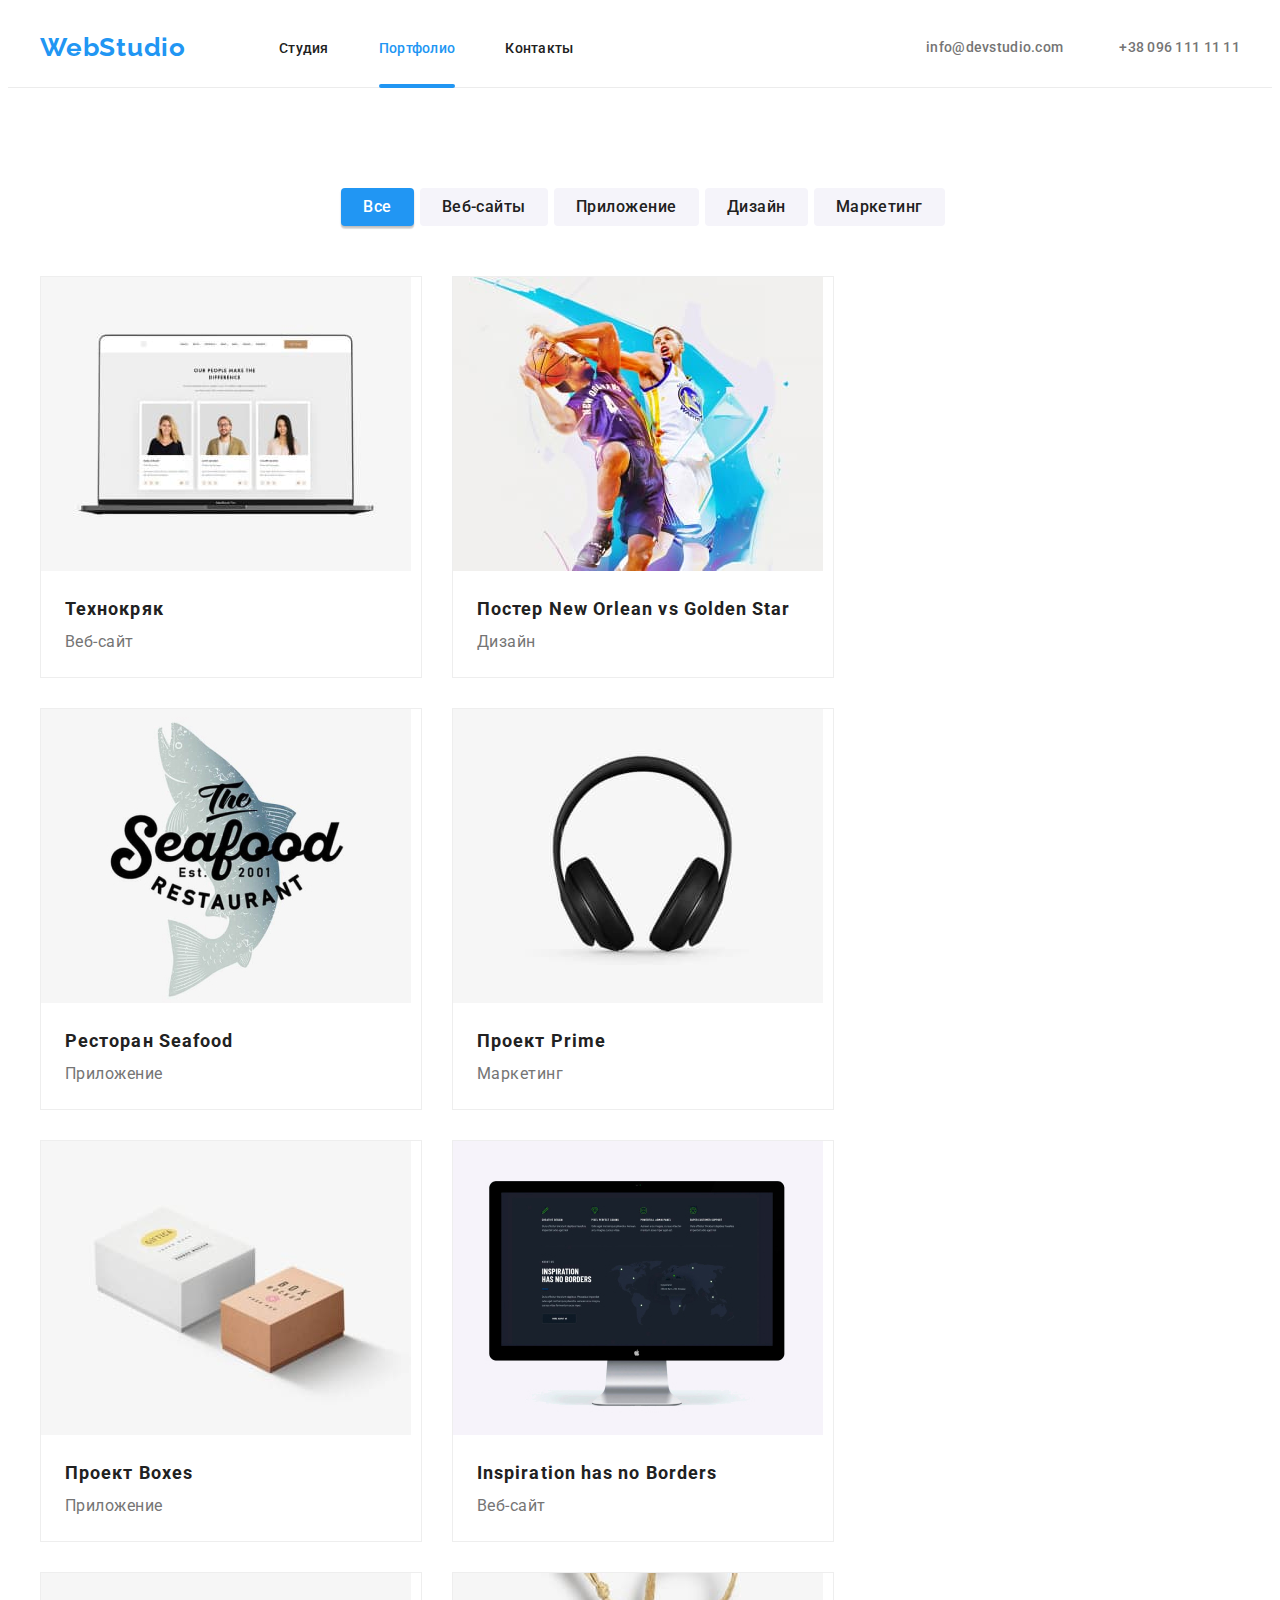
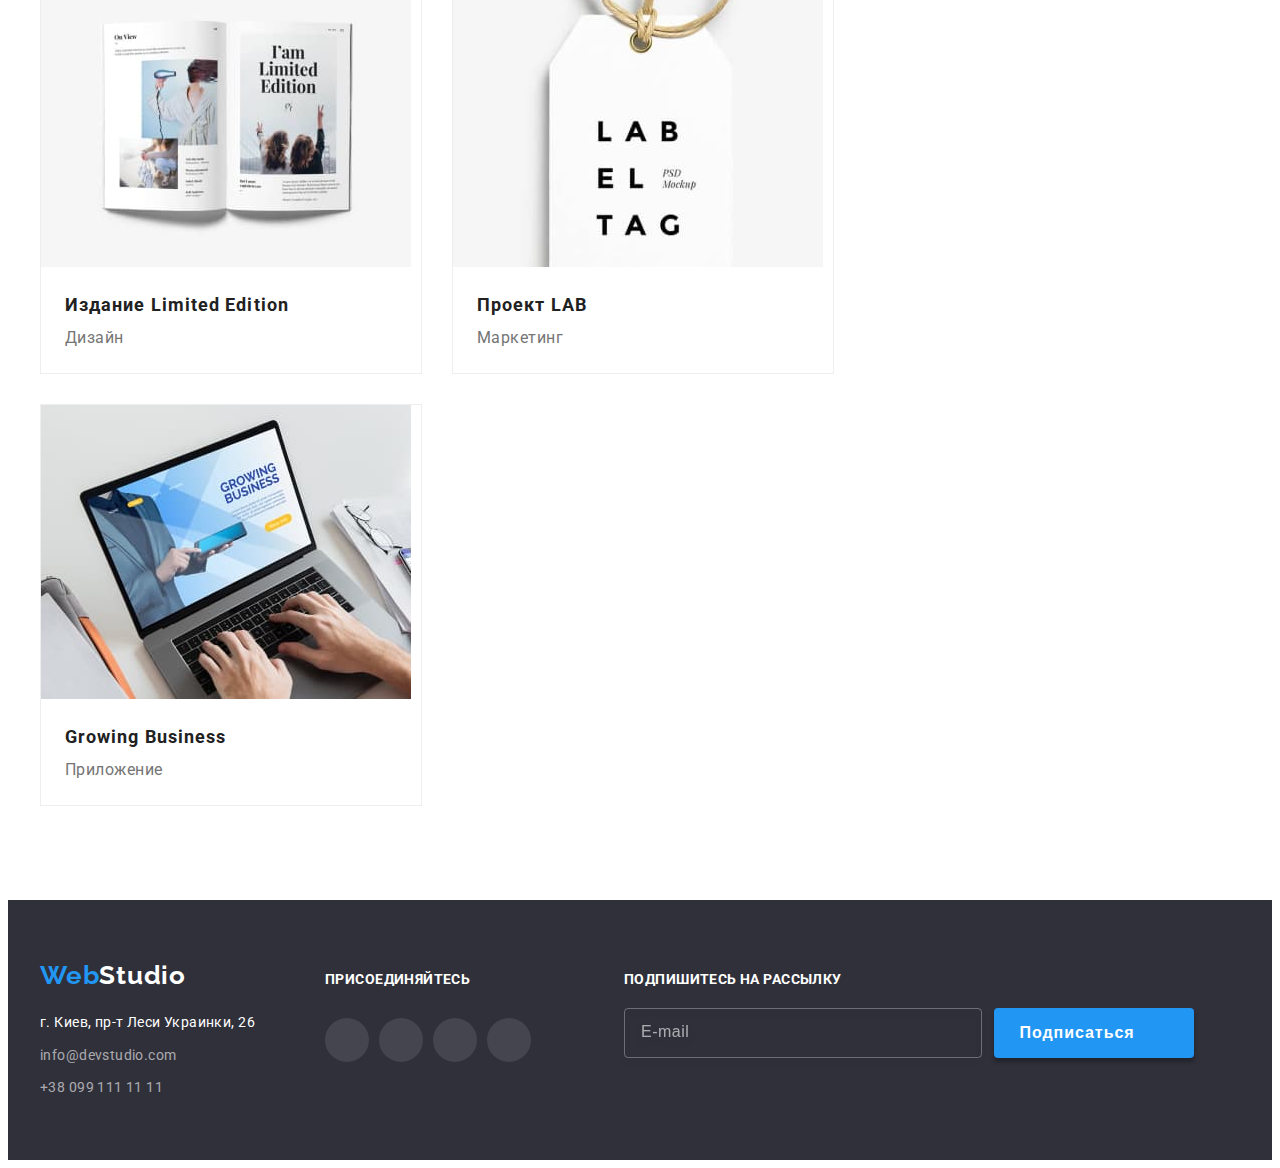
==== portfolio.html @ efbe4398 "HW-07" ====
<!DOCTYPE html>
<html lang="ru">

<head>
    <meta charset="UTF-8">
    <meta http-equiv="X-UA-Compatible" content="IE=edge">
    <meta name="viewport" content="width=device-width, initial-scale=1.0">
    <title>Portfolio</title>
    <!-- custom styles start -->
    <link rel="stylesheet" href="./CSS/styles.css">
    <!-- custom styles end -->
    <!-- fonts start -->
    <link rel="preconnect" href="https://fonts.googleapis.com">
    <link rel="preconnect" href="https://fonts.gstatic.com" crossorigin>
    <link
        href="https://fonts.googleapis.com/css2?family=Raleway:wght@700&family=Roboto:wght@400;500;700;900&display=swap"
        rel="stylesheet">
    <!-- fonts end-->
    <!--Normalizer start -->
    <link rel="stylesheet" href="https://cdnjs.cloudflare.com/ajax/libs/modern-normalize/1.1.0/modern-normalize.min.css"
        integrity="sha512-wpPYUAdjBVSE4KJnH1VR1HeZfpl1ub8YT/NKx4PuQ5NmX2tKuGu6U/JRp5y+Y8XG2tV+wKQpNHVUX03MfMFn9Q=="
        crossorigin="anonymous" referrerpolicy="no-referrer" />
    <!-- Normalizer end -->
</head>

<body>
    <!-- HEADER -->
    <header class="header">
        <div class="header__container container">
            <a class="header__logo link logo" href="./index.html">Web<span class="header-span">Studio</span></a>
            <nav class="nav">
                <ul class="nav__list list">
                    <li class="nav__item">
                        <a class="link nav__link" href="index.html">Студия</a>
                    </li>
                    <li class="nav__item">
                        <a class="link nav__link--current" href="portfolio.html">Портфолио</a>
                    </li>
                    <li class="nav__item">
                        <a class="link nav__link" href="Контакты">Контакты</a>
                    </li>
                </ul>
            </nav>
            <ul class="contact list">
                <li class="contact__item">
                    <a class="contact__mail link" href="mailto:info@devstudio.com">
                        <svg class="contact__icon" width="16px" height="12px">
                            <use href="./images/navigation.svg#icon-mail">
                            </use>
                        </svg>
                        info@devstudio.com
                    </a>
                </li>
                <li class="contact__item">
                    <a class="contact__tel link" href="tel:+380961111111">
                        <svg class="contact__icon" width="16px" height="12px">
                            <use class href="./images//navigation.svg#icon-phone">
                            </use>
                        </svg>
                        +38 096 111 11 11
                    </a>
                </li>
            </ul>
        </div>
    </header>
    <!-- MAIN CONTENT -->
    <main>
        <!-- HERO -->
        <section class="portfolio">
            <div class="container">
                <ul class="filter list">
                    <li class="filter__item">
                        <button class="filter__btns filter__btns--current" type="button">Все</button>
                    </li>
                    <li>
                        <button class="filter__btns" type="button">Веб-сайты</button>
                    </li>
                    <li>
                        <button class="filter__btns" type="button">Приложение</button>
                    </li>
                    <li>
                        <button class="filter__btns" type="button">Дизайн</button>
                    </li>
                    <li>
                        <button class="filter__btns" type="button">Маркетинг</button>
                    </li>
                </ul>

                <ul class="portfolio__list card-set list">
                    <li class="portfolio__item card-set__item">
                        <div class="portfolio__container">
                            <img src="./images/page2/img1.jpg" alt="">
                            <div class="overlay">
                                <p class="overlay__subtitle">
                                    Ресурс предлагает комплексные предложения с разным уровнем функционала и сервисов.
                                    Все это позволит посетителю получить исчерпывающие сведения о компании или частном
                                    лице.
                                </p>
                            </div>
                        </div>
                        <div class="photo-card">
                            <h3 class="photo-card__title">Технокряк</h3>
                            <p class="photo-card__subtitle">Веб-сайт</p>
                        </div>
                    </li>

                    <li class="portfolio__item card-set__item">
                        <div class="portfolio__container">
                            <img src="./images/page2/img2.jpg" alt="">
                            <div class="overlay">
                                <p class="overlay__subtitle">
                                    Ресурс предлагает комплексные предложения с разным уровнем функционала и сервисов.
                                    Все это позволит посетителю получить исчерпывающие сведения о компании или частном
                                    лице.
                                </p>
                            </div>
                        </div>
                        <div class="photo-card">
                            <h3 class="photo-card__title">Постер New Orlean vs Golden Star</h3>
                            <p class="photo-card__subtitle">Дизайн</p>
                        </div>
                    </li>

                    <li class="portfolio__item card-set__item">
                        <div class="portfolio__container">
                            <img src="./images/page2/img3.jpg" alt="">
                            <div class="overlay">
                                <p class="overlay__subtitle">
                                    Ресурс предлагает комплексные предложения с разным уровнем функционала и сервисов.
                                    Все это позволит посетителю получить исчерпывающие сведения о компании или частном
                                    лице.
                                </p>
                            </div>
                        </div>
                        <div class="photo-card">
                            <h3 class="photo-card__title">Ресторан Seafood</h3>
                            <p class="photo-card__subtitle">Приложение</p>
                        </div>
                    </li>

                    <li class="portfolio__item card-set__item">
                        <div class="portfolio__container">
                            <img src="./images/page2/img4.jpg" alt="">
                            <div class="overlay">
                                <p class="overlay__subtitle">
                                    Ресурс предлагает комплексные предложения с разным уровнем функционала и сервисов.
                                    Все это позволит посетителю получить исчерпывающие сведения о компании или частном
                                    лице.
                                </p>
                            </div>
                        </div>
                        <div class="photo-card">
                            <h3 class="photo-card__title">Проект Prime</h3>
                            <p class="photo-card__subtitle">Маркетинг</p>
                        </div>
                    </li>

                    <li class="portfolio__item card-set__item">
                        <div class="portfolio__container">
                            <img src="./images/page2/img5.jpg" alt="">
                            <div class="overlay">
                                <p class="overlay__subtitle">
                                    Ресурс предлагает комплексные предложения с разным уровнем функционала и сервисов.
                                    Все это позволит посетителю получить исчерпывающие сведения о компании или частном
                                    лице.
                                </p>
                            </div>
                        </div>
                        <div class="photo-card">
                            <h3 class="photo-card__title">Проект Boxes</h3>
                            <p class="photo-card__subtitle">Приложение</p>
                        </div>
                    </li>

                    <li class="portfolio__item card-set__item">
                        <div class="portfolio__container">
                            <img src="./images/page2/img6.jpg" alt="">
                            <div class="overlay">
                                <p class="overlay__subtitle">
                                    Ресурс предлагает комплексные предложения с разным уровнем функционала и сервисов.
                                    Все это позволит посетителю получить исчерпывающие сведения о компании или частном
                                    лице.
                                </p>
                            </div>
                        </div>
                        <div class="photo-card">
                            <h3 class="photo-card__title">Inspiration has no Borders</h3>
                            <p class="photo-card__subtitle">Веб-сайт</p>
                        </div>
                    </li>

                    <li class="portfolio__item card-set__item">
                        <div class="portfolio__container">
                            <img src="./images/page2/img7.jpg" alt="">
                            <div class="overlay">
                                <p class="overlay__subtitle">
                                    Ресурс предлагает комплексные предложения с разным уровнем функционала и сервисов.
                                    Все это позволит посетителю получить исчерпывающие сведения о компании или частном
                                    лице.
                                </p>
                            </div>
                        </div>
                        <div class="photo-card">
                            <h3 class="photo-card__title">Издание Limited Edition</h3>
                            <p class="photo-card__subtitle">Дизайн</p>
                        </div>
                    </li>

                    <li class="portfolio__item card-set__item">
                        <div class="portfolio__container">
                            <img src="./images/page2/img8.jpg" alt="">
                            <div class="overlay">
                                <p class="overlay__subtitle">
                                    Ресурс предлагает комплексные предложения с разным уровнем функционала и сервисов.
                                    Все это позволит посетителю получить исчерпывающие сведения о компании или частном
                                    лице.
                                </p>
                            </div>
                        </div>
                        <div class="photo-card">
                            <h3 class="photo-card__title">Проект LAB</h3>
                            <p class="photo-card__subtitle">Маркетинг</p>
                        </div>
                    </li>

                    <li class="portfolio__item card-set__item">
                        <div class="portfolio__container">
                            <img src="./images/page2/img9.jpg" alt="">
                            <div class="overlay">
                                <p class="overlay__subtitle">
                                    Ресурс предлагает комплексные предложения с разным уровнем функционала и сервисов.
                                    Все это позволит посетителю получить исчерпывающие сведения о компании или частном
                                    лице.
                                </p>
                            </div>
                        </div>
                        <div class="photo-card">
                            <h3 class="photo-card__title">Growing Business</h3>
                            <p class="photo-card__subtitle">Приложение</p>
                        </div>
                    </li>
                </ul>
            </div>
        </section>
    </main>
    <!-- FOOTER -->
    <footer class="footer">
        <div class="footer__container container">
            <div class="footer__bg">
                <a class="footer__logo" href="./index.html">Web<span class="footer__span">Studio</span></a>
                <address class="address">
                    <ul class="address__list list">
                        <li class="address__item">
                            <a class="address__loc link" href="https://bit.ly/3pXMvUd"
                                target="_blank" rel="noopener noreferrer">
                                г. Киев, пр-т Леси Украинки, 26
                            </a>
                        </li>
                        <li class="address__item">
                            <a class="address__info link"
                                href="mailto:info@devstudio.com">
                                info@devstudio.com
                            </a>
                        </li>
                        <li class="address__descr">
                            <a class="address__info link" href="tel:+380991111111">
                                +38 099 111 11 11
                            </a>
                        </li>
                    </ul>
                </address>
            </div>
            <div class="footer__social-media social-media">
                <h3 class="social-media__text">присоединяйтесь</h3>
                <ul class="social-media__list list">
                    <li class="social-media__item">
                        <a class="social-media__link link" href="" target="_blank" rel="noopener noreferrer"
                            aria-label="instagram">
                            <svg class="social-media__icon--white" width="20" height="20">
                                <use href="./images/icons.svg#icon-instagram"></use>
                            </svg>
                        </a>
                    </li>
                    <li class="social-media__item">
                        <a class="social-media__link link" href="" target="_blank" rel="noopener noreferrer"
                            aria-label="instagram">
                            <svg class="social-media__icon--white" width="20" height="20">
                                <use href="./images/icons.svg#icon-twitter"></use>
                            </svg>
                        </a>
                    </li>
                    <li class="social-media__item">
                        <a class="social-media__link link" href="" target="_blank" rel="noopener noreferrer"
                            aria-label="instagram">
                            <svg class="social-media__icon--white" width="20" height="20">
                                <use href="./images/icons.svg#icon-facebook"></use>
                            </svg>
                        </a>
                    </li>
                    <li class="social-media__item">
                        <a class="social-media__link link" href="" target="_blank" rel="noopener noreferrer"
                            aria-label="instagram">
                            <svg class="social-media__icon--white" width="20" height="20">
                                <use href="./images/icons.svg#icon-linkedin"></use>
                            </svg>
                        </a>
                    </li>
                </ul>
            </div>
            <form class="subscribe">
                <p class="subscribe__title">Подпишитесь на рассылку</p>
                <div class="subscribe__container">
                    <input type="email" class="subscribe__mail" placeholder="E-mail">
                    <div class="submit">
                        <button type="submit" class="submit__button">Подписаться</button>
                        <svg class="submit__icon" width="24px" height="24px">
                            <use href="./images/symbol.svg#icon-send"></use>
                        </svg>
                    </div>
                </div>
            </form>
        </div>
    </footer>
</body>

</html>
---- CSS/styles.css ----
:root {
    /* fonts */
    --main-font: *Roboto*;
    --secondaty-font:
        font-family: 'Raleway', sans-serif;
    font-family: 'Roboto', sans-serif;

    /* text color*/
    --main-color: #212121;
    --second-color: #757575;
    --third-color: #2196F3;

    /*bg-color*/
    --bg-color-one: #2F303A;
    --bg-color-second: #2196F3;
    /*others */
    --items: 3;
    --indent: 30px;
    --anim-slow: 250ms cubic-bezier(0.4, 0, 0.2, 1) ease-in-out;
    --anim-fast: 250ms ease-in-out;
}

/* COOMON STYLES START */

body {
    font-family: 'Roboto';
    font-style: normal;
}

.no-scroll {
    overflow: hidden;
}

/* Reset */
h1,
h2,
h3,
h4,
p {
    margin: 0px;
}

img {
    display: block;
    max-width: 100%;
    height: auto;
}

/*Reset end*/

.link {
    text-decoration: none;

}

.list {
    list-style: none;
    display: flex;
    font-family: 'Roboto';
    font-style: normal;
    margin: 0px;
    padding: 0px;
}

/**
| =====================================
    сітка із застосуванням flex-box
| =====================================
*/
.card-set {
    display: flex;
    flex-wrap: wrap;
    margin: calc(-1 * var(--indent) / 2);
}

.card-set__item {
    flex-basis: calc((100% - (var(--indent)) * var(--items)) / var(--items));
    margin: calc(var(--indent) / 2);
}

/* COOMON STYLES END */

/* Visually-hidden hide elements */

.visually-hidden {
    position: absolute;
    white-space: nowrap;
    width: 1px;
    height: 1px;
    overflow: hidden;
    border: 0;
    padding: 0;
    clip: rect(0 0 0 0);
    clip-path: inset(50%);
    margin: -1px;
}

/* Visually-hidden hide elements end */

/* SECTION HEADER */
.header {
    padding-top: 24px;
    padding-bottom: 24px;
    border-bottom: 1px solid #ECECEC;
}

.header__container {
    display: flex;
    align-items: center;
    justify-content: center;
}

.header__logo {
    font-family: 'Raleway';
    font-weight: 700;
    font-size: 26px;
    line-height: 1.2;
    letter-spacing: 0.03em;
    color: var(--third-color);
    display: flex;
    margin-right: 93px;

}

.header__span {
    color: var(--main-color)
}

.nav__list {
    display: flex;
    align-items: center;
    padding-left: 0px;
}

.nav__item:not(:last-child) {
    margin-right: 50px;
}

.contact {
    margin-left: auto;
    gap: 30px;
}

.nav__link {
    color: var(--main-color);
    font-weight: 500;
    font-size: 14px;
    line-height: 1.14;
    letter-spacing: 0.02em;
}

.nav__link--current {
    position: relative;

    font-weight: 500;
    font-size: 14px;
    line-height: 1.14;
    letter-spacing: 0.02em;

    color: #2196F3;
}

.nav__link--current::after {
    content: "";
    position: absolute;
    bottom: 0;
    left: 0;

    transform: translateY(32px);

    display: inline-block;
    width: 100%;
    height: 4px;

    background: #2196F3;
    border-radius: 2px;
}

.contact__tel {
    color: var(--second-color);
    font-weight: 500;
    font-size: 14px;
    line-height: 1.14;
    letter-spacing: 0.02em;
    display: flex;
    align-items: center;
    gap: 10px;

}

.contact__mail {
    font-weight: 500;
    font-size: 14px;
    line-height: 1.14;
    letter-spacing: 0.02em;
    color: #757575;
    display: flex;
    align-items: center;
    gap: 10px;

}


.contact__mail:hover .contact__icon,
.contact__mail:focus .contact__icon {
    fill: #188CE8;
}

.contact__tel:hover .contact__icon,
.contact__tel:focus .contact__icon {
    fill: #188CE8;
}

.contact__mail:hover,
.contact__mail:focus {
    color: #188CE8;
}

.contact__tel:hover,
.contact__tel:focus {
    color: #188CE8;
}

.link:active {
    color: var(--third-color);
}

.nav__link:hover,
.nav__link:focus {
    font-weight: 500;
    font-size: 14px;
    line-height: 1.14;
    letter-spacing: 0.02em;
    color: #188CE8;
}

/* SECTION HEADER END */

/*SECTION HERO */

.hero {
    background-image: url(../images/page1/body/main/hero/bg-image.jpg), linear-gradient(to right, rgba(47, 48, 58, 0.4), rgba(47, 48, 58, 0.4));
    background-repeat: no-repeat;
    background-position: center;
    background-size: cover;
    background-color: rgba(47, 48, 58, 0.4);
    padding-top: 200px;
    padding-bottom: 200px;
    display: flex;
    flex-direction: column;
    align-items: center;
    justify-content: center;
}

.hero__title {
    font-family: 'Roboto';
    font-style: normal;
    width: 696px;
    font-weight: 900;
    font-size: 44px;
    line-height: 1.36;
    text-align: center;
    letter-spacing: 0.06em;
    text-transform: uppercase;
    color: #FFFFFF;
    margin-left: auto;
    margin-right: auto;
    margin-bottom: 30px;
}

.hero__btn {
    cursor: pointer;
    background-color: var(--bg-color-second);
    border: transparent;
    border-radius: 4px;
    color: #FFFFFF;
    font-weight: 700;
    font-size: 16px;
    line-height: 1.87;
    letter-spacing: 0.06em;
    margin-left: auto;
    margin-right: auto;
    padding: 10px 32px;
    display: flex;
}

/* SECTION HERO END */

/* MODAL WINDOW START */
.backdrop {
    position: fixed;
    top: 0;
    left: 0;
    z-index: 1000;
    width: 100%;
    height: 100%;

    background-color: rgba(55, 57, 63, 0.230);

    opacity: 1;
    visibility: visible;
    pointer-events: initial;

    transition: opacity 250ms cubic-bezier(0.4, 0, 0.2, 1), visibility 250ms cubic-bezier(0.4, 0, 0.2, 1);
}

.backdrop.is-hidden {
    opacity: 0;
    visibility: hidden;
    pointer-events: none;
}

.modal {
    position: absolute;
    top: 50%;
    left: 50%;
    background-color: #FFFFFF;
    transform: translate(-50%, -50%);

    min-width: 528px;
    min-height: 581px;

    box-shadow: 0px 1px 3px rgba(0, 0, 0, 0.12), 0px 1px 1px rgba(0, 0, 0, 0.14), 0px 2px 1px rgba(0, 0, 0, 0.2);
    border-radius: 4px;
}

.modal__close-btn {
    position: absolute;
    top: 20px;
    right: 20px;

    display: flex;
    align-items: center;
    justify-content: center;

    transform: translate(50%, -50%);

    width: 30px;
    height: 30px;
    padding: 0;

    background: #FFFFFF;
    border: 1px solid rgba(0, 0, 0, 0.1);
    border-radius: 50%;
    cursor: pointer;

    transition: fill 250ms cubic-bezier(0.4, 0, 0.2, 1);
    ;
}

.modal__close-btn:hover {
    fill: #2196F3;
}

.modal__form {
    display: flex;
    flex-direction: column;
    padding: 40px;
}

.form__field {
    display: flex;
    flex-direction: column;
    margin-bottom: 10px;
}

.form__container {
    position: relative;
}

.form__svg {
    position: absolute;
    top: 50%;
    left: 15px;

    transform: translateY(-50%);
}


.form__title {
    display: flex;
    justify-content: center;
    text-align: center;
    margin-bottom: 18px;

    font-weight: 700;
    font-size: 20px;
    line-height: 1.15;
    letter-spacing: 0.03em;

    color: #212121;
}

textarea {
    resize: none;
}

::placeholder {
    font-weight: 400;
    font-size: 12px;
    line-height: 1.17;
    letter-spacing: 0.01em;
    color: rgba(117, 117, 117, 0.5);
}

.modal__label {
    margin-bottom: 4px;
    font-weight: 400;
    font-size: 12px;
    line-height: 1.17;
    letter-spacing: 0.01em;
    color: #757575;

}

.form__input {
    height: 40px;
    width: 100%;
    border: 1px solid rgba(33, 33, 33, 0.2);
    border-radius: 4px;
    padding-left: 42px;

    outline: transparent;
    transition: border-color 250ms cubic-bezier(0.4, 0, 0.2, 1);
}

.comment-item {
    height: 120px;

    padding: 12px 16px;

    border: 1px solid rgba(33, 33, 33, 0.2);
    border-radius: 4px;
    outline: transparent;
}

.form__item:focus+.modal__svg {
    fill: #188CE8;
}

.form__item:focus {
    border-color: #2196F3;
}

.comment-item:focus {
    border-color: #2196F3;
}

.field-label {
    font-weight: 400;
    font-size: 14px;
    line-height: 1.7;
    letter-spacing: 0.03em;

    color: #757575;
}

.agreements {
    color: #2196F3;
    text-decoration: underline;
    cursor: pointer;
}


.modal__policy {
    display: flex;
    align-items: center;
    justify-content: center;

    margin-top: 20px;
    margin-bottom: 30px;
}

.checkbox {
    position: relative;

    display: flex;
    align-items: center;
}

.checkbox__container {
    display: inline-flex;
    justify-content: center;
    align-items: center;

    margin-right: 8px;

    width: 16px;
    height: 15px;
    outline: 2px solid #212121;
    outline-offset: -2px;
    border-radius: 2px;
    background-color: #FFFFFF;

    transition: background-color 250ms, outline 250ms;
}

.checkbox__input {
    margin-right: 8px;
}

.checkbox__input:checked+.checkbox__container {
    background-color: #2196F3;
    outline: transparent;
}

.submit {
    display: flex;
    align-items: center;
    text-align: center;
    margin-left: auto;
    margin-right: auto;


}

.submit__button {
    width: 200px;
    height: 50px;
    left: 700px;
    top: 712px;

    cursor: pointer;

    font-weight: 700;
    font-size: 16px;
    line-height: 1.87;

    letter-spacing: 0.06em;

    color: #FFFFFF;
    background: #2196F3;
    box-shadow: 0px 4px 4px rgba(0, 0, 0, 0.15);
    border-radius: 4px;
    border-color: #2196F3;
    border: transparent;
}

/* MODAL WINDOW END */

/* SECTION BENEFITS */

.benefits {
    padding: 94px 0px;
}

.benefits__list {
    display: flex;
    padding-left: 0px;
    gap: 30px;
}

.benefits__link {
    display: flex;
    justify-content: center;
    align-items: center;
    width: 270px;
    height: 120px;

    margin-bottom: 30px;

    background: #F5F4FA;
    border-radius: 4px;
}

.benefits__title {
    font-weight: 700;
    font-size: 14px;
    line-height: 1.14;
    letter-spacing: 0.03em;
    text-transform: uppercase;
    color: var(--main-color);
    margin-bottom: 10px;
}

.benefits__container {
    display: flex;
    flex-direction: column;
}

.benefits__text {
    font-weight: 400;
    font-size: 14px;
    line-height: 1.71;
    letter-spacing: 0.03em;
    color: var(--second-color);
    width: 270px;
}

/* SECTION BENEFITS END */

/* SECTION ABOUT */

.about {
    padding-bottom: 94px;
}

.about__title {
    font-weight: 700;
    font-size: 36px;
    line-height: 1.16;
    text-align: center;
    letter-spacing: 0.03em;
    color: var(--main-color);
    margin-bottom: 50px;
}

.about__item {
    position: relative;
    overflow: hidden;
}

.about__overlay {
    position: absolute;
    bottom: 0;
    left: 0;

    width: 100%;
    height: 70px;
    display: flex;
    align-items: center;
    justify-content: center;
    background: rgba(47, 48, 58, 0.8);
    box-shadow: 0px 4px 4px rgba(0, 0, 0, 0.25);
}

.about__descr {
    font-family: 'Roboto';
    font-style: normal;
    font-weight: 700;
    font-size: 14px;
    line-height: 1.14;
    letter-spacing: 0.03em;
    text-transform: uppercase;

    color: #FFFFFF;
}

/* SECTION ABOUT END */

/* SECTION TEAM */

.team {
    padding: 94px 0px;
    background: #F5F4FA;
    display: flex;
    align-items: center;
    justify-content: center;
    flex-direction: column;
}

.team__title {
    font-weight: 700;
    font-size: 36px;
    line-height: 1.16;
    text-align: center;
    letter-spacing: 0.03em;
    color: var(--main-color);
    margin-bottom: 50px;
}

.team__item {
    background: #FFFFFF;
    box-shadow: 0px 1px 3px rgba(0, 0, 0, 0.12), 0px 1px 1px rgba(0, 0, 0, 0.14), 0px 2px 1px rgba(0, 0, 0, 0.2);
    border-radius: 0px 0px 4px 4px;
    --items: 4;
}

.team__wrapper {
    padding: 30px 0px 30px 0px;
}

.team__subtitle {
    font-weight: 500;
    font-size: 16px;
    line-height: 1.18;
    text-align: center;
    letter-spacing: 0.03em;
    color: var(--main-color);
    margin-bottom: 10px;
}

.team__descr {
    margin-bottom: 16px;
    font-weight: 400;
    font-size: 16px;
    line-height: 1.18;
    text-align: center;
    letter-spacing: 0.03em;
    color: var(--second-color);
}

.social-media {
    display: flex;
    justify-content: center;
    gap: 10px;
}

.social-media__link {
    display: flex;
    align-items: center;
    justify-content: center;
    background-color: #FFFFFF;
    border-radius: 50%;
    width: 44px;
    height: 44px;

    transition: background-color 250ms cubic-bezier(0.4, 0, 0.2, 1);
}

.social-media__link:hover>.social-media__icon,
.social-media__link:focus>.social-media__icon {
    fill: #FFFFFF;
}

.social-media__icon {
    fill: #AFB1B8;
}

.social-media__link:hover,
.social-media__link:focus {
    background-color: #2196F3;
}

.clients {
    padding: 94px 0px;
    --indent: auto;
}

.clients__title {
    font-weight: 700;
    font-size: 36px;
    line-height: 1.17;
    text-align: center;
    letter-spacing: 0.03em;

    color: #212121;
}

.clients__list {
    display: flex;
    justify-content: center;
    --items: 6;
    gap: 30px;
    margin-top: 50px;
}

.clients__item {
    box-sizing: border-box;
    margin: 0px;
    border: 1px solid #AFB1B8;
    border-radius: 4px;
    width: 170px;
    height: 92px;
}

.clients__icon {
    fill: #AFB1B8;

    transition: fill 250ms cubic-bezier(0.4, 0, 0.2, 1);
}

.clients__link {
    display: flex;
    align-items: center;
    justify-content: center;
    width: 100%;
    height: 100%;
}

.clients__link:hover .clients__icon,
.clients__link:focus .clients__icon {
    fill: #2196F3;
}

.clients__item:hover>.clients__link,
.clients__item:focus>.clients__link {
    border: 1px solid #2196F3;
}

/* SECTION TEAM END */

/* SECTION FOOTER */

.footer {
    background: var(--bg-color-one);
    padding: 60px 0px;
}

.footer__bg {
    display: flex;
    flex-direction: column;
    margin-right: 70px;
}

.footer__logo {
    font-family: 'Raleway';
    font-style: normal;
    text-decoration: none;
    font-weight: 700;
    font-size: 26px;
    line-height: 1.19;
    letter-spacing: 0.03em;
    color: var(--third-color);
    margin-bottom: 20px;
}

.footer__container {
    display: flex;
    align-items: baseline;
}

.footer__social-media {
    display: flex;
    flex-direction: column;
    margin-right: 93px;
}

.social-media__text {
    font-weight: 700;
    font-size: 14px;
    line-height: 1.14;
    letter-spacing: 0.03em;
    text-transform: uppercase;

    margin-bottom: 20px;

    color: #FFFFFF
}

.social-media__link {
    display: flex;
    align-items: center;
    justify-content: center;
    background: rgba(255, 255, 255, 0.1);
    border-radius: 50%;
    width: 44px;
    height: 44px;

    transition: background-color 250ms cubic-bezier(0.4, 0, 0.2, 1);
}

.social-media__link:hover .social-media__icon,
.social-media__link:focus .social-media__icon {
    fill: #FFFFFF;
}

.social-media__link:hover,
.social-media__link:focus {
    background-color: #2196F3;
}

.social-media__icon--white {
    fill: #FFFFFF;
}

.social-media__list {
    gap: 10px;
}

.footer__span {
    color: white;
}

.address__list {
    display: flex;
    flex-direction: column;

}

.address__loc {
    font-weight: 400;
    font-size: 14px;
    line-height: 1.71;
    letter-spacing: 0.03em;
    color: #FFFFFF;
}

.address__info {
    font-weight: 400;
    font-size: 14px;
    line-height: 1.71;
    letter-spacing: 0.03em;
    color: rgba(255, 255, 255, 0.6);
}

.address__item:not(:last-child) {
    text-decoration: none;
    list-style: none;
    margin-bottom: 9px;
}

.subscribe {
    width: 570px;
    height: 86px;
}

.subscribe__title {
    font-weight: 700;
    font-size: 14px;
    line-height: 1.14;
    letter-spacing: 0.03em;
    text-transform: uppercase;

    color: #FFFFFF;

    margin-bottom: 20px;
}

.subscribe__container {
    display: flex;
    gap: 12px;
}

.subscribe__mail {
    width: 100%;

    padding-left: 16px;

    color: white;
    background-color: transparent;

    border: 1px solid rgba(255, 255, 255, 0.3);
    filter: drop-shadow(0px 4px 4px rgba(0, 0, 0, 0.15));
    border-radius: 4px;
}

.subscribe__mail::placeholder {
    font-weight: 400;
    font-size: 16px;
    line-height: 1.25;
    display: flex;
    align-items: center;
    letter-spacing: 0.03em;

    color: rgba(255, 255, 255, 0.6);
}

.submit {
    position: relative;

    display: flex;
    align-items: center;
    justify-content: center;

    min-width: 200px;
    height: 50px;
    background-color: #2196F3;
    box-shadow: 0px 4px 4px rgba(0, 0, 0, 0.15);
    border-radius: 4px;
    cursor: pointer;
}

.submit__button {
    padding-left: 0;
    padding-right: 34px;
    margin-left: auto;
    margin-right: auto;

    cursor: pointer;

    background-color: transparent;
    border: transparent;


    font-weight: 700;
    font-size: 16px;
    line-height: 1.87;
    letter-spacing: 0.06em;

    color: #FFFFFF;
}

.submit__icon {
    position: absolute;
    top: 50%;
    right: 13%;

    transform: translateY(-50%);
}

/* SECTION FOOTER END */

/* 
=================================================================================
                                 PAGE NUMBER 2  
=================================================================================
*/

/* SECTION HERO */
.portfolio {
    display: flex;
    flex-wrap: wrap;
    justify-content: center;
    padding: 100px 0px 94px 0px;
}

.container {
    width: 1200px;
    padding-left: 15px;
    padding-right: 15px;
    margin-left: auto;
    margin-right: auto;
}

.filter {
    display: flex;
    justify-content: center;
    margin-bottom: 50px;
}

.filter__item {
    display: flex;
    align-items: center;
}

.filter__btns:hover,
.filter__btns:focus {
    cursor: pointer;
    font-family: 'Roboto';
    font-weight: 500;
    font-size: 16px;
    line-height: 1.62;
    text-align: center;
    letter-spacing: 0.03em;
    color: #FFFFFF;
    background-color: var(--bg-color-second);
    box-shadow: 0px 3px 1px rgba(0, 0, 0, 0.1), 0px 1px 2px rgba(0, 0, 0, 0.08), 0px 2px 2px rgba(0, 0, 0, 0.12);
    border-radius: 4px;
}

.filter__btns {
    background: #F5F4FA;
    border-radius: 4px;
    font-family: 'Roboto';
    font-style: normal;
    font-weight: 500;
    font-size: 16px;
    line-height: 1.6;
    text-align: center;
    letter-spacing: 0.03em;
    color: var(--main-color);
    border-color: #F5F4FA;
    padding: 6px 22px;
    border: 0px;
    margin-left: 6px;

    transition: background-color 250ms cubic-bezier(0.4, 0, 0.2, 1);
}

.portfolio__item {
    position: relative;
    width: 370px;
    background: #FFFFFF;
    border: 1px solid #EEEEEE;
    flex-direction: column;

    overflow: hidden;
}

.portfolio__item:hover .overlay {
    transform: translateY(0);
    opacity: 1;
}

.portfolio__container {
    position: relative;
}

.overlay {
    position: absolute;
    top: 0;
    left: 0;

    transform: translateY(100%);
    opacity: 0;

    width: 100%;
    height: 100%;

    display: flex;
    align-items: center;
    justify-content: center;
    background: rgba(33, 150, 243, 0.9);
    padding: 63px 24px;

    transition: transform 250ms cubic-bezier(0.4, 0, 0.2, 1), opacity 250ms cubic-bezier(0.4, 0, 0.2, 1);
}

.overlay__subtitle {
    font-weight: 400;
    font-size: 18px;
    line-height: 1.6;
    letter-spacing: 0.03em;

    color: #FFFFFF;
}

.portfolio__item:hover,
.portfolio__item:focus {
    cursor: pointer;
    border: 1px solid #EEEEEE;
    box-shadow: 0px 1px 1px rgba(0, 0, 0, 0.12), 0px 4px 4px rgba(0, 0, 0, 0.06), 1px 4px 6px rgba(0, 0, 0, 0.16);
}

.photo-card {
    position: relative;
    overflow: hidden;
    background-color: #FFFFFF;
    padding: 20px 24px;
}

.photo-card__title {
    font-weight: 700;
    font-size: 18px;
    line-height: 2;
    letter-spacing: 0.06em;
    color: var(--main-color);
    display: flex;
}

.photo-card__subtitle {
    font-weight: 400;
    font-size: 16px;
    line-height: 1.87;
    letter-spacing: 0.03em;
    color: var(--second-color);
}

.filter__btns--current {
    font-weight: 500;
    font-size: 16px;
    line-height: 1.62;
    text-align: center;
    letter-spacing: 0.03em;
    color: #FFFFFF;
    background: var(--bg-color-second);
    box-shadow: 0px 3px 1px rgba(0, 0, 0, 0.1), 0px 1px 2px rgba(0, 0, 0, 0.08), 0px 2px 2px rgba(0, 0, 0, 0.12);
    border-radius: 4px;
}



/* SECTION HERO END */
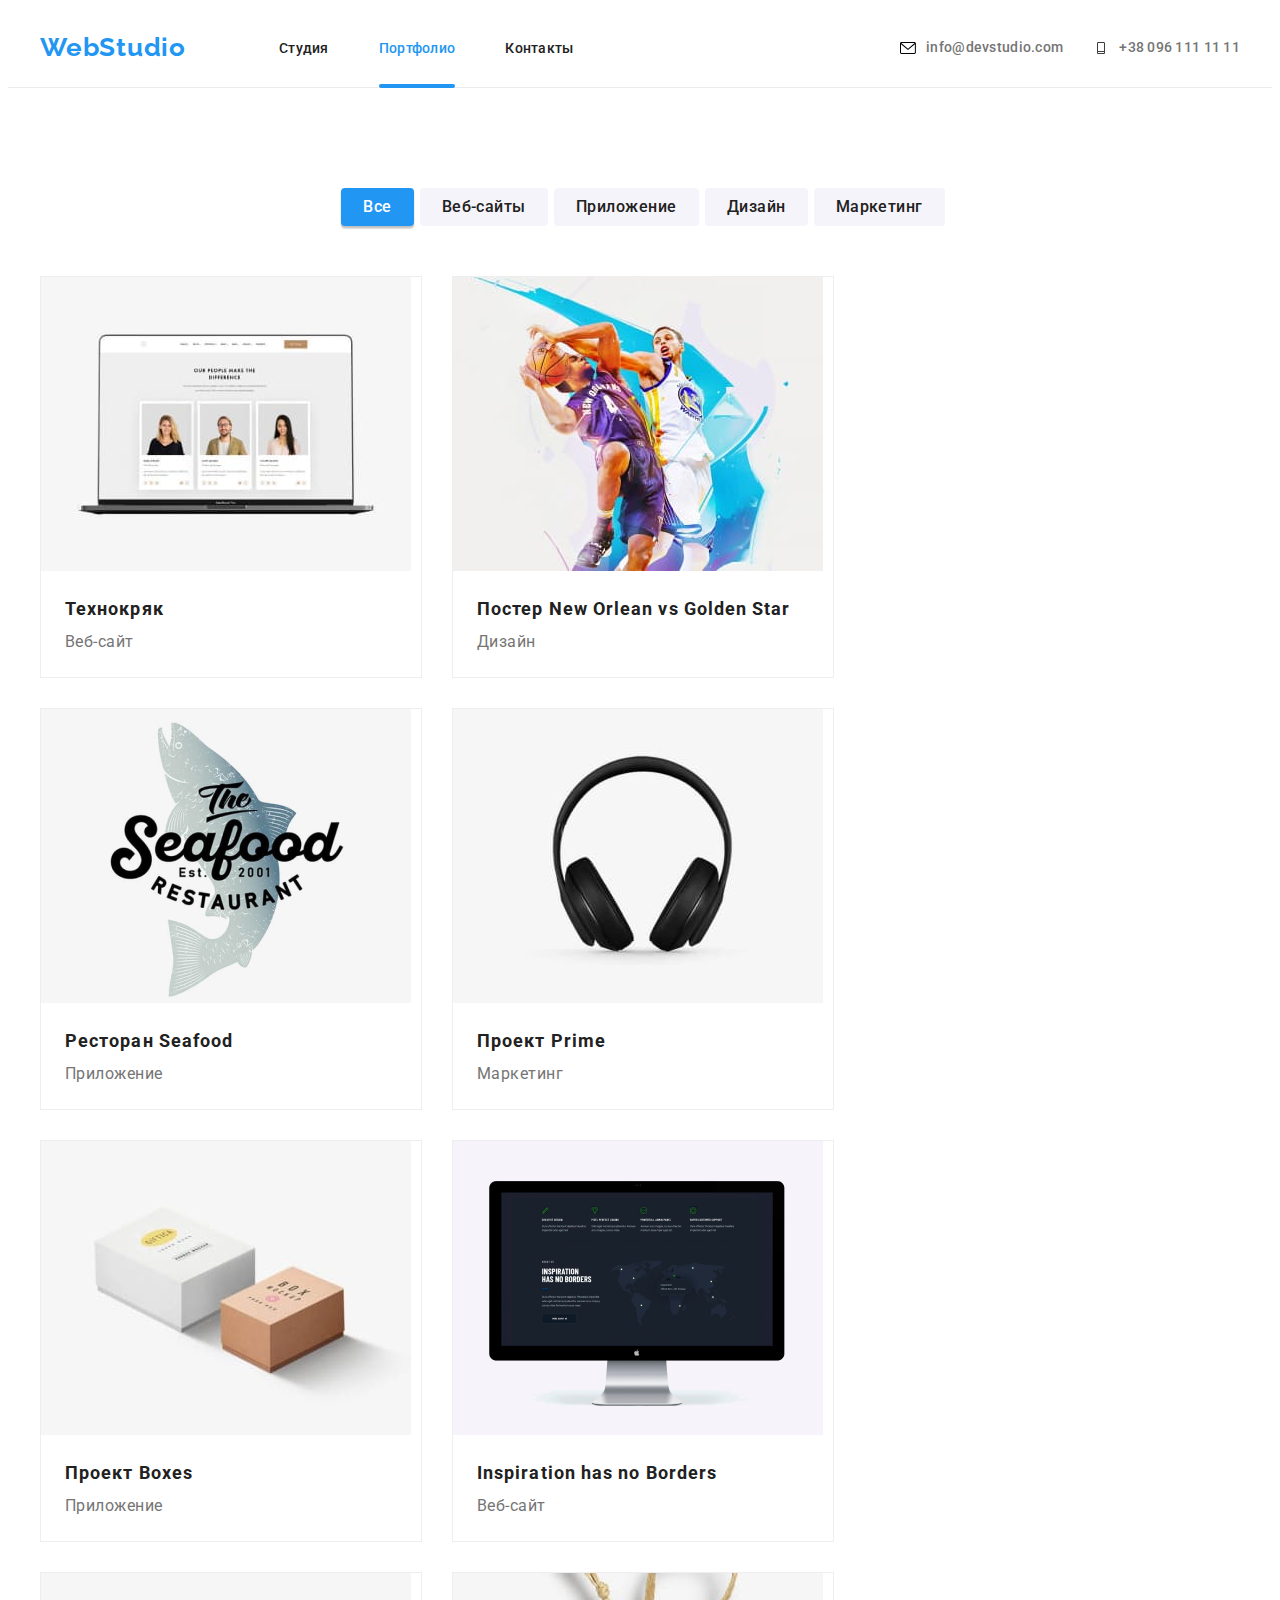
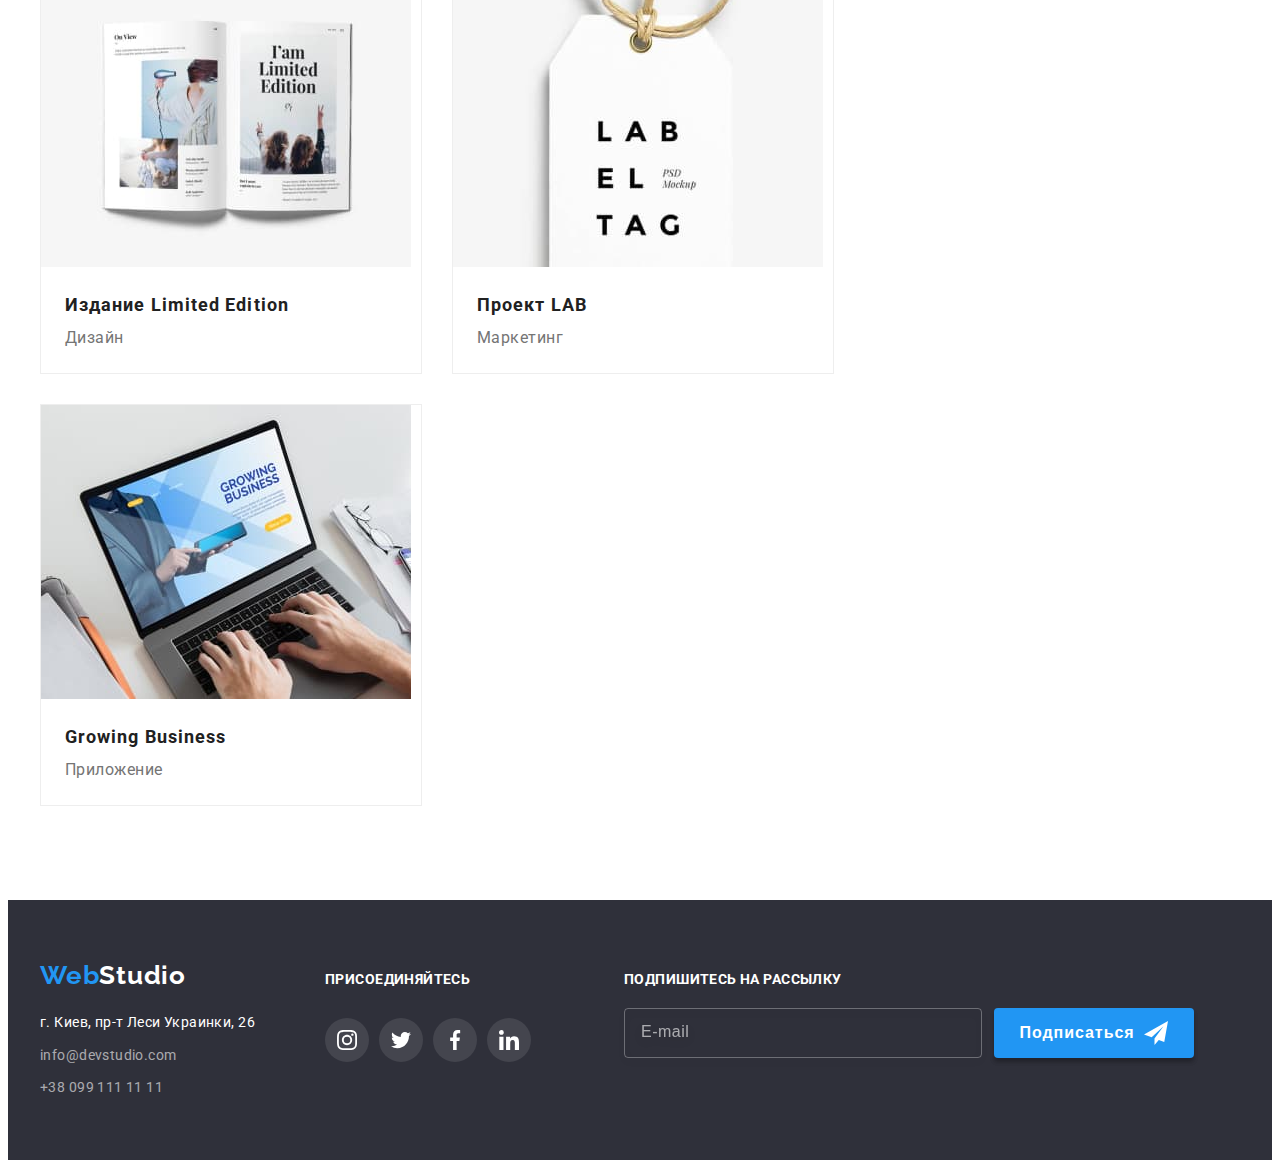
==== commit e79ac609: "HW-07" ====
--- a/portfolio.html
+++ b/portfolio.html
@@ -7,6 +7,7 @@
     <meta name="viewport" content="width=device-width, initial-scale=1.0">
     <title>Portfolio</title>
     <!-- custom styles start -->
+    <link rel="stylesheet" href="./CSS/main.min.css">
     <link rel="stylesheet" href="./CSS/styles.css">
     <!-- custom styles end -->
     <!-- fonts start -->
@@ -251,14 +252,13 @@
                 <address class="address">
                     <ul class="address__list list">
                         <li class="address__item">
-                            <a class="address__loc link" href="https://bit.ly/3pXMvUd"
-                                target="_blank" rel="noopener noreferrer">
+                            <a class="address__loc link" href="https://bit.ly/3pXMvUd" target="_blank"
+                                rel="noopener noreferrer">
                                 г. Киев, пр-т Леси Украинки, 26
                             </a>
                         </li>
                         <li class="address__item">
-                            <a class="address__info link"
-                                href="mailto:info@devstudio.com">
+                            <a class="address__info link" href="mailto:info@devstudio.com">
                                 info@devstudio.com
                             </a>
                         </li>
@@ -284,7 +284,7 @@
                     <li class="social-media__item">
                         <a class="social-media__link link" href="" target="_blank" rel="noopener noreferrer"
                             aria-label="instagram">
-                            <svg class="social-media__icon--white" width="20" height="20">
+                            <svg class="social-media__icon social-media__icon--white" width="20" height="20">
                                 <use href="./images/icons.svg#icon-twitter"></use>
                             </svg>
                         </a>
@@ -292,7 +292,7 @@
                     <li class="social-media__item">
                         <a class="social-media__link link" href="" target="_blank" rel="noopener noreferrer"
                             aria-label="instagram">
-                            <svg class="social-media__icon--white" width="20" height="20">
+                            <svg class="social-media__icon social-media__icon--white" width="20" height="20">
                                 <use href="./images/icons.svg#icon-facebook"></use>
                             </svg>
                         </a>
@@ -300,7 +300,7 @@
                     <li class="social-media__item">
                         <a class="social-media__link link" href="" target="_blank" rel="noopener noreferrer"
                             aria-label="instagram">
-                            <svg class="social-media__icon--white" width="20" height="20">
+                            <svg class="social-media__icon social-media__icon--white" width="20" height="20">
                                 <use href="./images/icons.svg#icon-linkedin"></use>
                             </svg>
                         </a>
@@ -311,8 +311,8 @@
                 <p class="subscribe__title">Подпишитесь на рассылку</p>
                 <div class="subscribe__container">
                     <input type="email" class="subscribe__mail" placeholder="E-mail">
-                    <div class="submit">
-                        <button type="submit" class="submit__button">Подписаться</button>
+                    <div class="submit subscribe__submit">
+                        <button type="submit" class="button submit__button">Подписаться</button>
                         <svg class="submit__icon" width="24px" height="24px">
                             <use href="./images/symbol.svg#icon-send"></use>
                         </svg>
--- a/CSS/main.min.css
+++ b/CSS/main.min.css
@@ -0,0 +1 @@
+:root{--main-font: *Roboto*;--secondaty-font: font-family: "Raleway", sans-serif;font-family:"Roboto",sans-serif;--main-color: #212121;--second-color: #757575;--third-color: #2196F3;--bg-color-one: #2F303A;--bg-color-second: #2196F3;--items: 3;--indent: 30px;--anim-slow: 250ms cubic-bezier(0.4, 0, 0.2, 1) ease-in-out;--anim-fast: 250ms ease-in-out}.visually-hidden{position:absolute;white-space:nowrap;width:1px;height:1px;overflow:hidden;border:0;padding:0;clip:rect(0 0 0 0);-webkit-clip-path:inset(50%);clip-path:inset(50%);margin:-1px}.footer__container,.benefits__container,.header__container{width:1200px;padding-left:15px;padding-right:15px;margin-left:auto;margin-right:auto}body{font-family:"Roboto";font-style:normal}body.no-scroll{overflow:hidden}h1,h2,h3,h4,p{margin:0px}img{display:block;max-width:100%;height:auto}.link{text-decoration:none}.list{list-style:none;display:-webkit-box;display:-ms-flexbox;display:flex;font-family:"Roboto";font-style:normal;margin:0px;padding:0px}.card-set{display:-webkit-box;display:-ms-flexbox;display:flex;-ms-flex-wrap:wrap;flex-wrap:wrap;margin:calc(-1*var(--indent)/2)}.card-set__item{-ms-flex-preferred-size:calc((100% - (var(--indent))*var(--items))/var(--items));flex-basis:calc((100% - (var(--indent))*var(--items))/var(--items));margin:calc(var(--indent)/2)}.container{width:1200px;padding-left:15px;padding-right:15px;margin-left:auto;margin-right:auto}.social-media{display:-webkit-box;display:-ms-flexbox;display:flex;-webkit-box-pack:center;-ms-flex-pack:center;justify-content:center;gap:10px}.social-media__link{display:-webkit-box;display:-ms-flexbox;display:flex;-webkit-box-align:center;-ms-flex-align:center;align-items:center;-webkit-box-pack:center;-ms-flex-pack:center;justify-content:center;background-color:#fff;border-radius:50%;width:44px;height:44px;-webkit-transition:background-color 250ms cubic-bezier(0.4, 0, 0.2, 1);transition:background-color 250ms cubic-bezier(0.4, 0, 0.2, 1)}.social-media__link:hover>.social-media__icon,.social-media__link:focus>.social-media__icon{fill:#fff}.social-media__icon{fill:#afb1b8}.social-media__link:hover,.social-media__link:focus{background-color:#2196f3}.social-media__text{font-weight:700;font-size:14px;line-height:1.14;letter-spacing:.03em;text-transform:uppercase;margin-bottom:20px;color:#fff}.social-media__link{display:-webkit-box;display:-ms-flexbox;display:flex;-webkit-box-align:center;-ms-flex-align:center;align-items:center;-webkit-box-pack:center;-ms-flex-pack:center;justify-content:center;background:rgba(255,255,255,.1);border-radius:50%;width:44px;height:44px;-webkit-transition:background-color 250ms cubic-bezier(0.4, 0, 0.2, 1);transition:background-color 250ms cubic-bezier(0.4, 0, 0.2, 1)}.social-media__link:hover .social-media__icon,.social-media__link:focus .social-media__icon{fill:#fff}.social-media__link:hover,.social-media__link:focus{background-color:#2196f3}.social-media__icon--white{fill:#fff}.social-media__list{gap:10px}.contact{margin-left:auto;gap:30px}.contact__tel{color:var(--second-color);font-weight:500;font-size:14px;line-height:1.14;letter-spacing:.02em;display:-webkit-box;display:-ms-flexbox;display:flex;-webkit-box-align:center;-ms-flex-align:center;align-items:center;gap:10px}.contact__mail{font-weight:500;font-size:14px;line-height:1.14;letter-spacing:.02em;color:#757575;display:-webkit-box;display:-ms-flexbox;display:flex;-webkit-box-align:center;-ms-flex-align:center;align-items:center;gap:10px}.contact__mail:hover .contact__icon,.contact__mail:focus .contact__icon{fill:#188ce8}.contact__tel:hover .contact__icon,.contact__tel:focus .contact__icon{fill:#188ce8}.contact__mail:hover,.contact__mail:focus{color:#188ce8}.contact__tel:hover,.contact__tel:focus{color:#188ce8}.backdrop{position:fixed;top:0;left:0;z-index:1000;width:100%;height:100%;background-color:rgba(55,57,63,.23);opacity:1;visibility:visible;pointer-events:initial;-webkit-transition:opacity 250ms cubic-bezier(0.4, 0, 0.2, 1),visibility 250ms cubic-bezier(0.4, 0, 0.2, 1);transition:opacity 250ms cubic-bezier(0.4, 0, 0.2, 1),visibility 250ms cubic-bezier(0.4, 0, 0.2, 1)}.backdrop.is-hidden{opacity:0;visibility:hidden;pointer-events:none}.modal{position:absolute;top:50%;left:50%;background-color:#fff;-webkit-transform:translate(-50%, -50%);transform:translate(-50%, -50%);min-width:528px;min-height:581px;-webkit-box-shadow:0px 1px 3px rgba(0,0,0,.12),0px 1px 1px rgba(0,0,0,.14),0px 2px 1px rgba(0,0,0,.2);box-shadow:0px 1px 3px rgba(0,0,0,.12),0px 1px 1px rgba(0,0,0,.14),0px 2px 1px rgba(0,0,0,.2);border-radius:4px}.modal__close-btn{position:absolute;top:20px;right:20px;display:-webkit-box;display:-ms-flexbox;display:flex;-webkit-box-align:center;-ms-flex-align:center;align-items:center;-webkit-box-pack:center;-ms-flex-pack:center;justify-content:center;-webkit-transform:translate(50%, -50%);transform:translate(50%, -50%);width:30px;height:30px;padding:0;background:#fff;border:1px solid rgba(0,0,0,.1);border-radius:50%;cursor:pointer;-webkit-transition:fill 250ms cubic-bezier(0.4, 0, 0.2, 1);transition:fill 250ms cubic-bezier(0.4, 0, 0.2, 1)}.modal__close-btn:hover{fill:#2196f3}.modal__form{display:-webkit-box;display:-ms-flexbox;display:flex;-webkit-box-orient:vertical;-webkit-box-direction:normal;-ms-flex-direction:column;flex-direction:column;padding:40px}.form__field{display:-webkit-box;display:-ms-flexbox;display:flex;-webkit-box-orient:vertical;-webkit-box-direction:normal;-ms-flex-direction:column;flex-direction:column;margin-bottom:10px}.form__container{position:relative}.form__svg{position:absolute;top:50%;left:15px;-webkit-transform:translateY(-50%);transform:translateY(-50%)}.form__title{display:-webkit-box;display:-ms-flexbox;display:flex;-webkit-box-pack:center;-ms-flex-pack:center;justify-content:center;text-align:center;margin-bottom:18px;font-weight:700;font-size:20px;line-height:1.15;letter-spacing:.03em;color:#212121}textarea{resize:none}::-webkit-input-placeholder{font-weight:400;font-size:12px;line-height:1.17;letter-spacing:.01em;color:rgba(117,117,117,.5)}::-moz-placeholder{font-weight:400;font-size:12px;line-height:1.17;letter-spacing:.01em;color:rgba(117,117,117,.5)}:-ms-input-placeholder{font-weight:400;font-size:12px;line-height:1.17;letter-spacing:.01em;color:rgba(117,117,117,.5)}::-ms-input-placeholder{font-weight:400;font-size:12px;line-height:1.17;letter-spacing:.01em;color:rgba(117,117,117,.5)}::placeholder{font-weight:400;font-size:12px;line-height:1.17;letter-spacing:.01em;color:rgba(117,117,117,.5)}.modal__label{margin-bottom:4px;font-weight:400;font-size:12px;line-height:1.17;letter-spacing:.01em;color:#757575}.form__input{height:40px;width:100%;border:1px solid rgba(33,33,33,.2);border-radius:4px;padding-left:42px;outline:rgba(0,0,0,0);-webkit-transition:border-color 250ms cubic-bezier(0.4, 0, 0.2, 1);transition:border-color 250ms cubic-bezier(0.4, 0, 0.2, 1)}.comment-item{height:120px;padding:12px 16px;border:1px solid rgba(33,33,33,.2);border-radius:4px;outline:rgba(0,0,0,0)}.form__input:focus+.form__svg{fill:#188ce8}.form__input:focus{border-color:#2196f3}.comment-item:focus{border-color:#2196f3}.field-label{font-weight:400;font-size:14px;line-height:1.7;letter-spacing:.03em;color:#757575}.agreements{color:#2196f3;text-decoration:underline;cursor:pointer}.modal__policy{display:-webkit-box;display:-ms-flexbox;display:flex;-webkit-box-align:center;-ms-flex-align:center;align-items:center;-webkit-box-pack:center;-ms-flex-pack:center;justify-content:center;margin-top:20px;margin-bottom:30px}.checkbox{position:relative;display:-webkit-box;display:-ms-flexbox;display:flex;-webkit-box-align:center;-ms-flex-align:center;align-items:center}.checkbox__container{display:-webkit-inline-box;display:-ms-inline-flexbox;display:inline-flex;-webkit-box-pack:center;-ms-flex-pack:center;justify-content:center;-webkit-box-align:center;-ms-flex-align:center;align-items:center;margin-right:8px;width:16px;height:15px;outline:2px solid #212121;outline-offset:-2px;border-radius:2px;background-color:#fff;-webkit-transition:background-color 250ms,outline 250ms;transition:background-color 250ms,outline 250ms}.checkbox__input{margin-right:8px}.checkbox__input:checked+.checkbox__container{background-color:#2196f3;outline:rgba(0,0,0,0)}.modal__submit{display:-webkit-box;display:-ms-flexbox;display:flex;-webkit-box-align:center;-ms-flex-align:center;align-items:center;text-align:center;margin-left:auto;margin-right:auto}.modal__button{width:200px;height:50px;left:700px;top:712px;cursor:pointer;font-weight:700;font-size:16px;line-height:1.87;letter-spacing:.06em;color:#fff;background:#2196f3;-webkit-box-shadow:0px 4px 4px rgba(0,0,0,.15);box-shadow:0px 4px 4px rgba(0,0,0,.15);border-radius:4px;border-color:#2196f3;border:rgba(0,0,0,0)}.header{padding-top:24px;padding-bottom:24px;border-bottom:1px solid #ececec}.header__container{display:-webkit-box;display:-ms-flexbox;display:flex;-webkit-box-align:center;-ms-flex-align:center;align-items:center;-webkit-box-pack:center;-ms-flex-pack:center;justify-content:center}.header__logo{font-family:"Raleway";font-weight:700;font-size:26px;line-height:1.2;letter-spacing:.03em;color:var(--third-color);display:-webkit-box;display:-ms-flexbox;display:flex;margin-right:93px}.header__span{color:var(--main-color)}.nav__list{display:-webkit-box;display:-ms-flexbox;display:flex;-webkit-box-align:center;-ms-flex-align:center;align-items:center;padding-left:0px}.nav__item:not(:last-child){margin-right:50px}.nav__link{color:var(--main-color);font-weight:500;font-size:14px;line-height:1.14;letter-spacing:.02em}.nav__link--current{position:relative;font-weight:500;font-size:14px;line-height:1.14;letter-spacing:.02em;color:#2196f3}.nav__link--current::after{content:"";position:absolute;bottom:0;left:0;-webkit-transform:translateY(32px);transform:translateY(32px);display:inline-block;width:100%;height:4px;background:#2196f3;border-radius:2px}.link:active{color:var(--third-color)}.nav__link:hover,.nav__link:focus{font-weight:500;font-size:14px;line-height:1.14;letter-spacing:.02em;color:#188ce8}.hero{background-image:url(../images/page1/body/main/hero/bg-image.jpg),-webkit-gradient(linear, left top, right top, from(rgba(47, 48, 58, 0.4)), to(rgba(47, 48, 58, 0.4)));background-image:url(../images/page1/body/main/hero/bg-image.jpg),linear-gradient(to right, rgba(47, 48, 58, 0.4), rgba(47, 48, 58, 0.4));background-repeat:no-repeat;background-position:center;background-size:cover;background-color:rgba(47,48,58,.4);padding-top:200px;padding-bottom:200px;display:-webkit-box;display:-ms-flexbox;display:flex;-webkit-box-orient:vertical;-webkit-box-direction:normal;-ms-flex-direction:column;flex-direction:column;-webkit-box-align:center;-ms-flex-align:center;align-items:center;-webkit-box-pack:center;-ms-flex-pack:center;justify-content:center}.hero__title{font-family:"Roboto";font-style:normal;width:696px;font-weight:900;font-size:44px;line-height:1.36;text-align:center;letter-spacing:.06em;text-transform:uppercase;color:#fff;margin-left:auto;margin-right:auto;margin-bottom:30px}.hero__btn{cursor:pointer;background-color:var(--bg-color-second);border:rgba(0,0,0,0);border-radius:4px;color:#fff;font-weight:700;font-size:16px;line-height:1.87;letter-spacing:.06em;margin-left:auto;margin-right:auto;padding:10px 32px;display:-webkit-box;display:-ms-flexbox;display:flex}.benefits{padding:94px 0px}.benefits__list{display:-webkit-box;display:-ms-flexbox;display:flex;padding-left:0px;gap:30px}.benefits__link{display:-webkit-box;display:-ms-flexbox;display:flex;-webkit-box-pack:center;-ms-flex-pack:center;justify-content:center;-webkit-box-align:center;-ms-flex-align:center;align-items:center;width:270px;height:120px;margin-bottom:30px;background:#f5f4fa;border-radius:4px}.subtitle{display:-webkit-box;display:-ms-flexbox;display:flex;-webkit-box-orient:vertical;-webkit-box-direction:normal;-ms-flex-direction:column;flex-direction:column}.subtitle__title{font-weight:700;font-size:14px;line-height:1.14;letter-spacing:.03em;text-transform:uppercase;color:var(--main-color);margin-bottom:10px}.subtitle__text{font-weight:400;font-size:14px;line-height:1.71;letter-spacing:.03em;color:var(--second-color);width:270px}.about{padding-bottom:94px}.about__title{font-weight:700;font-size:36px;line-height:1.16;text-align:center;letter-spacing:.03em;color:var(--main-color);margin-bottom:50px}.about__item{position:relative;overflow:hidden}.about__overlay{position:absolute;bottom:0;left:0;width:100%;height:70px;display:-webkit-box;display:-ms-flexbox;display:flex;-webkit-box-align:center;-ms-flex-align:center;align-items:center;-webkit-box-pack:center;-ms-flex-pack:center;justify-content:center;background:rgba(47,48,58,.8);-webkit-box-shadow:0px 4px 4px rgba(0,0,0,.25);box-shadow:0px 4px 4px rgba(0,0,0,.25)}.about__descr{font-family:"Roboto";font-style:normal;font-weight:700;font-size:14px;line-height:1.14;letter-spacing:.03em;text-transform:uppercase;color:#fff}.team{padding:94px 0px;background:#f5f4fa;display:-webkit-box;display:-ms-flexbox;display:flex;-webkit-box-align:center;-ms-flex-align:center;align-items:center;-webkit-box-pack:center;-ms-flex-pack:center;justify-content:center;-webkit-box-orient:vertical;-webkit-box-direction:normal;-ms-flex-direction:column;flex-direction:column}.team__title{font-weight:700;font-size:36px;line-height:1.16;text-align:center;letter-spacing:.03em;color:var(--main-color);margin-bottom:50px}.team__item{background:#fff;-webkit-box-shadow:0px 1px 3px rgba(0,0,0,.12),0px 1px 1px rgba(0,0,0,.14),0px 2px 1px rgba(0,0,0,.2);box-shadow:0px 1px 3px rgba(0,0,0,.12),0px 1px 1px rgba(0,0,0,.14),0px 2px 1px rgba(0,0,0,.2);border-radius:0px 0px 4px 4px;--items: 4}.team__wrapper{padding:30px 0px 30px 0px}.team__subtitle{font-weight:500;font-size:16px;line-height:1.18;text-align:center;letter-spacing:.03em;color:var(--main-color);margin-bottom:10px}.team__descr{margin-bottom:16px;font-weight:400;font-size:16px;line-height:1.18;text-align:center;letter-spacing:.03em;color:var(--second-color)}.clients{padding:94px 0px;--indent: auto}.clients__title{font-weight:700;font-size:36px;line-height:1.17;text-align:center;letter-spacing:.03em;color:#212121}.clients__list{display:-webkit-box;display:-ms-flexbox;display:flex;-webkit-box-pack:center;-ms-flex-pack:center;justify-content:center;--items: 6;gap:30px;margin-top:50px}.clients__item{-webkit-box-sizing:border-box;box-sizing:border-box;margin:0px;border:1px solid #afb1b8;border-radius:4px;width:170px;height:92px}.clients__icon{fill:#afb1b8;-webkit-transition:fill 250ms cubic-bezier(0.4, 0, 0.2, 1);transition:fill 250ms cubic-bezier(0.4, 0, 0.2, 1)}.clients__link{display:-webkit-box;display:-ms-flexbox;display:flex;-webkit-box-align:center;-ms-flex-align:center;align-items:center;-webkit-box-pack:center;-ms-flex-pack:center;justify-content:center;width:100%;height:100%}.clients__link:hover .clients__icon,.clients__link:focus .clients__icon{fill:#2196f3}.clients__item:hover>.clients__link,.clients__item:focus>.clients__link{border:1px solid #2196f3}.footer{background:var(--bg-color-one);padding:60px 0px}.footer__bg{display:-webkit-box;display:-ms-flexbox;display:flex;-webkit-box-orient:vertical;-webkit-box-direction:normal;-ms-flex-direction:column;flex-direction:column;margin-right:70px}.footer__logo{font-family:"Raleway";font-style:normal;text-decoration:none;font-weight:700;font-size:26px;line-height:1.19;letter-spacing:.03em;color:var(--third-color);margin-bottom:20px}.footer__container{display:-webkit-box;display:-ms-flexbox;display:flex;-webkit-box-align:baseline;-ms-flex-align:baseline;align-items:baseline}.footer__social-media{display:-webkit-box;display:-ms-flexbox;display:flex;-webkit-box-orient:vertical;-webkit-box-direction:normal;-ms-flex-direction:column;flex-direction:column;margin-right:93px}.footer__span{color:#fff}.address__list{display:-webkit-box;display:-ms-flexbox;display:flex;-webkit-box-orient:vertical;-webkit-box-direction:normal;-ms-flex-direction:column;flex-direction:column}.address__loc{font-weight:400;font-size:14px;line-height:1.71;letter-spacing:.03em;color:#fff}.address__info{font-weight:400;font-size:14px;line-height:1.71;letter-spacing:.03em;color:rgba(255,255,255,.6)}.address__item:not(:last-child){text-decoration:none;list-style:none;margin-bottom:9px}.subscribe{width:570px;height:86px}.subscribe__title{font-weight:700;font-size:14px;line-height:1.14;letter-spacing:.03em;text-transform:uppercase;color:#fff;margin-bottom:20px}.subscribe__container{display:-webkit-box;display:-ms-flexbox;display:flex;gap:12px}.subscribe__mail{width:100%;padding-left:16px;color:#fff;background-color:rgba(0,0,0,0);border:1px solid rgba(255,255,255,.3);-webkit-filter:drop-shadow(0px 4px 4px rgba(0, 0, 0, 0.15));filter:drop-shadow(0px 4px 4px rgba(0, 0, 0, 0.15));border-radius:4px}.subscribe__mail::-webkit-input-placeholder{font-weight:400;font-size:16px;line-height:1.25;display:-webkit-box;display:flex;-webkit-box-align:center;align-items:center;letter-spacing:.03em;color:rgba(255,255,255,.6)}.subscribe__mail::-moz-placeholder{font-weight:400;font-size:16px;line-height:1.25;display:flex;align-items:center;letter-spacing:.03em;color:rgba(255,255,255,.6)}.subscribe__mail:-ms-input-placeholder{font-weight:400;font-size:16px;line-height:1.25;display:-ms-flexbox;display:flex;-ms-flex-align:center;align-items:center;letter-spacing:.03em;color:rgba(255,255,255,.6)}.subscribe__mail::-ms-input-placeholder{font-weight:400;font-size:16px;line-height:1.25;display:-ms-flexbox;display:flex;-ms-flex-align:center;align-items:center;letter-spacing:.03em;color:rgba(255,255,255,.6)}.subscribe__mail::placeholder{font-weight:400;font-size:16px;line-height:1.25;display:-webkit-box;display:-ms-flexbox;display:flex;-webkit-box-align:center;-ms-flex-align:center;align-items:center;letter-spacing:.03em;color:rgba(255,255,255,.6)}.submit{position:relative;display:-webkit-box;display:-ms-flexbox;display:flex;-webkit-box-align:center;-ms-flex-align:center;align-items:center;-webkit-box-pack:center;-ms-flex-pack:center;justify-content:center;min-width:200px;height:50px;background-color:#2196f3;-webkit-box-shadow:0px 4px 4px rgba(0,0,0,.15);box-shadow:0px 4px 4px rgba(0,0,0,.15);border-radius:4px;cursor:pointer}.submit__button{padding-left:0;padding-right:34px;margin-left:auto;margin-right:auto;cursor:pointer;background-color:rgba(0,0,0,0);border:rgba(0,0,0,0);font-weight:700;font-size:16px;line-height:1.87;letter-spacing:.06em;color:#fff}.submit__icon{position:absolute;top:50%;right:13%;-webkit-transform:translateY(-50%);transform:translateY(-50%)}.portfolio{display:-webkit-box;display:-ms-flexbox;display:flex;-ms-flex-wrap:wrap;flex-wrap:wrap;-webkit-box-pack:center;-ms-flex-pack:center;justify-content:center;padding:100px 0px 94px 0px}.filter{display:-webkit-box;display:-ms-flexbox;display:flex;-webkit-box-pack:center;-ms-flex-pack:center;justify-content:center;margin-bottom:50px}.filter__item{display:-webkit-box;display:-ms-flexbox;display:flex;-webkit-box-align:center;-ms-flex-align:center;align-items:center}.filter__btns:hover,.filter__btns:focus{cursor:pointer;font-family:"Roboto";font-weight:500;font-size:16px;line-height:1.62;text-align:center;letter-spacing:.03em;color:#fff;background-color:var(--bg-color-second);-webkit-box-shadow:0px 3px 1px rgba(0,0,0,.1),0px 1px 2px rgba(0,0,0,.08),0px 2px 2px rgba(0,0,0,.12);box-shadow:0px 3px 1px rgba(0,0,0,.1),0px 1px 2px rgba(0,0,0,.08),0px 2px 2px rgba(0,0,0,.12);border-radius:4px}.filter__btns{background:#f5f4fa;border-radius:4px;font-family:"Roboto";font-style:normal;font-weight:500;font-size:16px;line-height:1.6;text-align:center;letter-spacing:.03em;color:var(--main-color);border-color:#f5f4fa;padding:6px 22px;border:0px;margin-left:6px;-webkit-transition:background-color 250ms cubic-bezier(0.4, 0, 0.2, 1);transition:background-color 250ms cubic-bezier(0.4, 0, 0.2, 1)}.portfolio__item{position:relative;width:370px;background:#fff;border:1px solid #eee;-webkit-box-orient:vertical;-webkit-box-direction:normal;-ms-flex-direction:column;flex-direction:column;overflow:hidden}.portfolio__item:hover .overlay{-webkit-transform:translateY(0);transform:translateY(0);opacity:1}.portfolio__container{position:relative}.overlay{position:absolute;top:0;left:0;-webkit-transform:translateY(100%);transform:translateY(100%);opacity:0;width:100%;height:100%;display:-webkit-box;display:-ms-flexbox;display:flex;-webkit-box-align:center;-ms-flex-align:center;align-items:center;-webkit-box-pack:center;-ms-flex-pack:center;justify-content:center;background:rgba(33,150,243,.9);padding:63px 24px;-webkit-transition:opacity 250ms cubic-bezier(0.4, 0, 0.2, 1),-webkit-transform 250ms cubic-bezier(0.4, 0, 0.2, 1);transition:opacity 250ms cubic-bezier(0.4, 0, 0.2, 1),-webkit-transform 250ms cubic-bezier(0.4, 0, 0.2, 1);transition:transform 250ms cubic-bezier(0.4, 0, 0.2, 1),opacity 250ms cubic-bezier(0.4, 0, 0.2, 1);transition:transform 250ms cubic-bezier(0.4, 0, 0.2, 1),opacity 250ms cubic-bezier(0.4, 0, 0.2, 1),-webkit-transform 250ms cubic-bezier(0.4, 0, 0.2, 1)}.overlay__subtitle{font-weight:400;font-size:18px;line-height:1.6;letter-spacing:.03em;color:#fff}.portfolio__item:hover,.portfolio__item:focus{cursor:pointer;border:1px solid #eee;-webkit-box-shadow:0px 1px 1px rgba(0,0,0,.12),0px 4px 4px rgba(0,0,0,.06),1px 4px 6px rgba(0,0,0,.16);box-shadow:0px 1px 1px rgba(0,0,0,.12),0px 4px 4px rgba(0,0,0,.06),1px 4px 6px rgba(0,0,0,.16)}.photo-card{position:relative;overflow:hidden;background-color:#fff;padding:20px 24px}.photo-card__title{font-weight:700;font-size:18px;line-height:2;letter-spacing:.06em;color:var(--main-color);display:-webkit-box;display:-ms-flexbox;display:flex}.photo-card__subtitle{font-weight:400;font-size:16px;line-height:1.87;letter-spacing:.03em;color:var(--second-color)}.filter__btns--current{font-weight:500;font-size:16px;line-height:1.62;text-align:center;letter-spacing:.03em;color:#fff;background:var(--bg-color-second);-webkit-box-shadow:0px 3px 1px rgba(0,0,0,.1),0px 1px 2px rgba(0,0,0,.08),0px 2px 2px rgba(0,0,0,.12);box-shadow:0px 3px 1px rgba(0,0,0,.1),0px 1px 2px rgba(0,0,0,.08),0px 2px 2px rgba(0,0,0,.12);border-radius:4px}/*# sourceMappingURL=main.min.css.map */